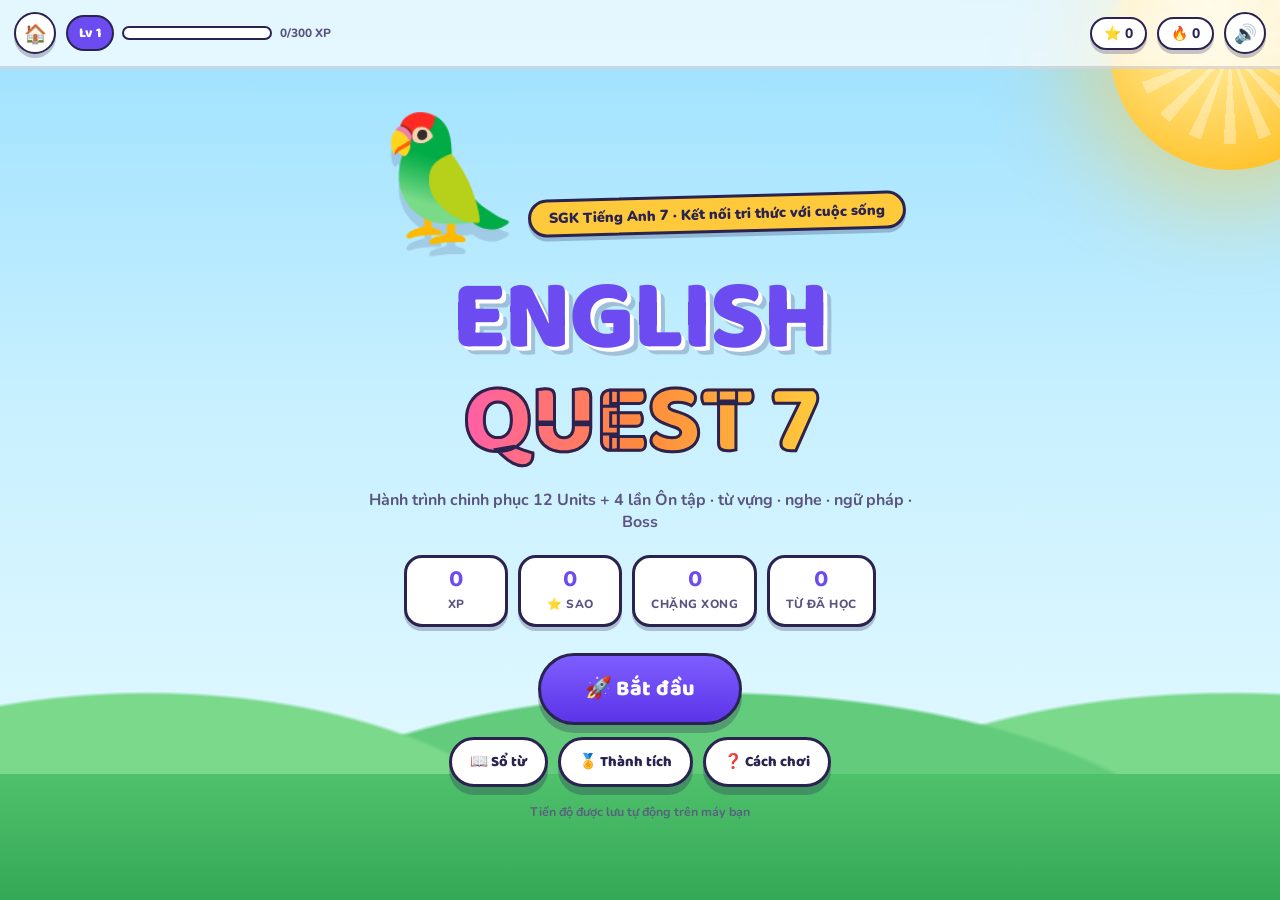
==== index.html @ 06615847 "English Quest 7 — game bản đồ phiêu lưu học Tiếng Anh 7 Kết nối tri thức" ====
<!DOCTYPE html>
<html lang="vi">
<head>
<meta charset="utf-8" />
<meta name="viewport" content="width=device-width, initial-scale=1, viewport-fit=cover" />
<title>English Quest 7 — Phiêu lưu Tiếng Anh 7 Kết nối tri thức</title>
<meta name="description" content="Game bản đồ phiêu lưu giúp học sinh lớp 7 ôn luyện từ vựng, nghe, ngữ pháp theo SGK Tiếng Anh 7 Kết nối tri thức với cuộc sống." />
<meta name="theme-color" content="#6C4CF1" />
<link rel="preconnect" href="https://fonts.googleapis.com" />
<link rel="preconnect" href="https://fonts.gstatic.com" crossorigin />
<link href="https://fonts.googleapis.com/css2?family=Baloo+2:wght@500;600;700;800&family=Nunito:wght@600;700;800;900&display=swap" rel="stylesheet" />
<link rel="stylesheet" href="style.css" />
</head>
<body data-screen="home">

<!-- ===== Nền hoạt hình ===== -->
<div class="scene" aria-hidden="true">
  <div class="sun"></div>
  <div class="cloud cloud--1"></div>
  <div class="cloud cloud--2"></div>
  <div class="cloud cloud--3"></div>
  <div class="scene__hills"></div>
  <div class="scene__ground"></div>
</div>

<!-- ===== HUD ===== -->
<header class="hud" id="hud">
  <div class="hud__group">
    <button class="icon-btn" id="btnHome" title="Về trang chủ" aria-label="Về trang chủ">🏠</button>
    <div class="hud__level">
      <div class="level-badge" id="levelBadge">Lv 1</div>
      <div class="xpbar"><div class="xpbar__fill" id="xpFill"></div></div>
      <div class="xpbar__label" id="xpLabel">0/300 XP</div>
    </div>
  </div>
  <div class="hud__group hud__group--right">
    <div class="hud__pill" title="Tổng số sao">⭐ <span id="hudStars">0</span></div>
    <div class="hud__pill" title="Chuỗi ngày học">🔥 <span id="hudStreak">0</span></div>
    <button class="icon-btn" id="btnSound" title="Bật/tắt âm thanh" aria-label="Bật tắt âm thanh">🔊</button>
  </div>
</header>

<main id="app">

  <!-- ===== TRANG CHỦ ===== -->
  <section class="screen is-active" id="screen-home" aria-labelledby="homeTitle">
    <div class="hero">
      <div class="mascot" aria-hidden="true"><span class="mascot__body">🦜</span></div>
      <p class="hero__kicker">SGK Tiếng Anh 7 · Kết nối tri thức với cuộc sống</p>
      <h1 class="hero__title" id="homeTitle">ENGLISH<br /><span>QUEST 7</span></h1>
      <p class="hero__sub" id="heroSub">Hành trình phiêu lưu: từ vựng · nghe · ngữ pháp · thử thách Boss</p>

      <div class="hero__stats" id="heroStats">
        <div class="stat"><b id="statXp">0</b><span>XP</span></div>
        <div class="stat"><b id="statStars">0</b><span>⭐ sao</span></div>
        <div class="stat"><b id="statUnits">0</b><span>chặng xong</span></div>
        <div class="stat"><b id="statWords">0</b><span>từ đã học</span></div>
      </div>

      <div class="hero__actions">
        <button class="btn btn--primary btn--big" id="btnPlay">🚀 Bắt đầu</button>
        <div class="hero__row">
          <button class="btn btn--ghost" id="btnWordbook">📖 Sổ từ</button>
          <button class="btn btn--ghost" id="btnAch">🏅 Thành tích</button>
          <button class="btn btn--ghost" id="btnHelp">❓ Cách chơi</button>
        </div>
      </div>
      <p class="hero__note">Tiến độ được lưu tự động trên máy bạn</p>
    </div>
  </section>

  <!-- ===== BẢN ĐỒ ===== -->
  <section class="screen" id="screen-map" aria-labelledby="mapHeading">
    <div class="map-head">
      <h2 id="mapHeading">Bản đồ hành trình</h2>
      <p id="mapChapter">Chọn chặng tiếp theo để bắt đầu</p>
    </div>
    <div class="map-track" id="mapTrack">
      <svg class="map-svg" id="mapSvg" aria-hidden="true"><path id="mapPath" fill="none"></path></svg>
      <div class="map-nodes" id="mapNodes"></div>
    </div>
  </section>

  <!-- ===== MÀN CHƠI ===== -->
  <section class="screen" id="screen-stage" aria-labelledby="stageTitle">
    <div class="stage-top">
      <button class="icon-btn" id="btnBack" aria-label="Quay lại bản đồ">←</button>
      <div class="stage-title" id="stageTitle">Unit 1</div>
      <div class="hearts" id="hearts" aria-label="Số tim còn lại"></div>
    </div>
    <div class="stage-tabs" id="stageTabs" role="tablist" aria-label="Các màn trong unit"></div>
    <div class="qbar"><div class="qbar__fill" id="qProgress"></div></div>
    <div class="quiz-area" id="quizArea"></div>
    <div class="feedback" id="feedback" role="status" aria-live="polite"></div>
  </section>

  <!-- ===== KẾT QUẢ ===== -->
  <section class="screen" id="screen-result" aria-labelledby="resultTitle">
    <div class="result-card">
      <div class="result-stars" id="resultStars" aria-label="Số sao đạt được"></div>
      <h2 id="resultTitle">Hoàn thành!</h2>
      <p class="result-msg" id="resultMsg"></p>
      <div class="result-grid">
        <div class="stat"><b id="resXp">+0</b><span>XP</span></div>
        <div class="stat"><b id="resAcc">0%</b><span>đúng</span></div>
        <div class="stat"><b id="resCombo">0</b><span>combo dài nhất</span></div>
      </div>
      <div class="result-actions">
        <button class="btn btn--ghost" id="btnRetry">🔁 Chơi lại</button>
        <button class="btn btn--primary" id="btnToMap">🗺️ Về bản đồ</button>
      </div>
    </div>
  </section>

</main>

<!-- ===== MODALS ===== -->
<div class="modal" id="modal-help" role="dialog" aria-modal="true" aria-labelledby="helpTitle" hidden>
  <div class="modal__box">
    <button class="modal__close" data-close aria-label="Đóng">✕</button>
    <h3 id="helpTitle">❓ Cách chơi</h3>
    <ul class="help-list">
      <li>🗺️ <b>Bản đồ:</b> mỗi Unit và mỗi lần Ôn tập (Review) là một chặng. Chặng kế tiếp chỉ mở khi bạn hoàn thành chặng trước — đi đúng lộ trình của SGK.</li>
      <li>📚 <b>Màn 1 – Từ vựng:</b> lật thẻ học từ, nghe phát âm, rồi làm bài kiểm tra nhanh.</li>
      <li>🎧 <b>Màn 2 – Nghe:</b> bấm 🔊 nghe câu/từ, chọn nghĩa đúng.</li>
      <li>📝 <b>Màn 3 – Ngữ pháp:</b> điền chỗ trống, chọn đáp án, sắp xếp câu.</li>
      <li>👑 <b>Màn 4 – Boss:</b> thử thách tổng hợp cả chặng. Có 3–5 <b>tim</b>: trả lời sai sẽ mất 1 tim.</li>
      <li>⭐ <b>Sao:</b> ≥90% đúng = 3 sao, ≥75% = 2 sao, ≥60% = 1 sao.</li>
      <li>⚡ <b>XP</b> giúp bạn lên cấp; 🔥 streak tăng khi học mỗi ngày.</li>
    </ul>
    <button class="btn btn--primary btn--block" data-close>Đã hiểu!</button>
  </div>
</div>

<div class="modal" id="modal-wordbook" role="dialog" aria-modal="true" aria-labelledby="wbTitle" hidden>
  <div class="modal__box modal__box--wide">
    <button class="modal__close" data-close aria-label="Đóng">✕</button>
    <h3 id="wbTitle">📖 Sổ từ của tôi</h3>
    <div class="wb-tools">
      <input type="search" id="wbSearch" placeholder="Tìm từ / nghĩa..." aria-label="Tìm từ trong sổ từ" />
      <button class="btn btn--mini" id="wbSpeakAll">🔊</button>
    </div>
    <div class="wb-list" id="wbList"></div>
  </div>
</div>

<div class="modal" id="modal-ach" role="dialog" aria-modal="true" aria-labelledby="achTitle" hidden>
  <div class="modal__box modal__box--wide">
    <button class="modal__close" data-close aria-label="Đóng">✕</button>
    <h3 id="achTitle">🏅 Thành tích</h3>
    <div class="ach-grid" id="achGrid"></div>
  </div>
</div>

<div id="confetti" aria-hidden="true"></div>
<div class="toast" id="toast" role="status" aria-live="polite"></div>
<div class="fatal" id="fatal" hidden>
  <p>😢 Không tìm thấy file <b>data.js</b> (học liệu SGK).</p>
  <p>Hãy đảm bảo file <b>data.js</b> nằm cùng thư mục với <b>index.html</b>.</p>
</div>

<script src="data.js"></script>
<script src="game.js"></script>
</body>
</html>
---- style.css ----
/* =========================================================
   English Quest 7 — phong cách hoạt hình rực rỡ
   ========================================================= */
:root{
  --violet:#6C4CF1;
  --violet-d:#4B2FD0;
  --pink:#FF5EA8;
  --yellow:#FFC93C;
  --green:#2ED47A;
  --red:#FF5C5C;
  --sky:#8ED8FF;
  --ink:#2A2350;
  --ink-soft:#5A5480;
  --paper:#FFFFFF;
  --paper-2:#FFF7EC;
  --line:#2A2350;
  --shadow:0 8px 0 rgba(42,35,80,.28);
  --shadow-sm:0 4px 0 rgba(42,35,80,.25);
  --r-lg:26px;
  --r-md:18px;
  --r-sm:12px;
  --f-display:"Baloo 2", "Segoe UI", system-ui, sans-serif;
  --f-body:"Nunito", system-ui, sans-serif;
}
*{box-sizing:border-box;margin:0;padding:0}
html,body{height:100%}
body{
  font-family:var(--f-body);
  color:var(--ink);
  background:linear-gradient(#9BE0FF 0%, #C8F0FF 45%, #E9FBFF 100%);
  min-height:100%;
  overflow-x:hidden;
  -webkit-tap-highlight-color:transparent;
}
button{font-family:inherit;cursor:pointer}
input{font-family:inherit}
h1,h2,h3{font-family:var(--f-display);line-height:1.05}
:focus-visible{outline:4px solid var(--yellow);outline-offset:3px;border-radius:8px}

/* ---------- Scene nền ---------- */
.scene{position:fixed;inset:0;z-index:0;pointer-events:none;overflow:hidden}
.sun{
  position:absolute;top:-70px;right:-70px;width:240px;height:240px;border-radius:50%;
  background:radial-gradient(circle at 40% 40%, #FFF3B0, #FFC93C 65%, #FFB300);
  box-shadow:0 0 90px 40px rgba(255,201,60,.45);
  animation:spin 60s linear infinite;
}
.sun::after{
  content:"";position:absolute;inset:26px;border-radius:50%;
  background:repeating-conic-gradient(rgba(255,255,255,.35) 0 8deg, transparent 8deg 22deg);
}
@keyframes spin{to{transform:rotate(360deg)}}
.cloud{position:absolute;background:#fff;border-radius:60px;opacity:.9;filter:drop-shadow(0 6px 0 rgba(42,35,80,.08))}
.cloud::before,.cloud::after{content:"";position:absolute;background:#fff;border-radius:50%}
.cloud--1{width:170px;height:52px;top:12%;left:-200px;animation:drift 46s linear infinite}
.cloud--1::before{width:70px;height:70px;top:-32px;left:28px}
.cloud--1::after{width:52px;height:52px;top:-22px;left:92px}
.cloud--2{width:130px;height:42px;top:34%;left:-220px;animation:drift 66s linear infinite;animation-delay:-20s;opacity:.75}
.cloud--2::before{width:56px;height:56px;top:-26px;left:22px}
.cloud--2::after{width:40px;height:40px;top:-16px;left:72px}
.cloud--3{width:200px;height:60px;top:58%;left:-260px;animation:drift 84s linear infinite;animation-delay:-40s;opacity:.6}
.cloud--3::before{width:80px;height:80px;top:-38px;left:34px}
.cloud--3::after{width:60px;height:60px;top:-26px;left:112px}
@keyframes drift{to{transform:translateX(calc(100vw + 400px))}}
.scene__hills{
  position:absolute;left:-5%;right:-5%;bottom:0;height:38vh;
  background:
    radial-gradient(50% 100% at 15% 100%, #7BD98B 0 60%, transparent 61%),
    radial-gradient(60% 100% at 55% 100%, #63CC7C 0 60%, transparent 61%),
    radial-gradient(55% 100% at 92% 100%, #7BD98B 0 60%, transparent 61%);
}
.scene__ground{
  position:absolute;left:0;right:0;bottom:0;height:14vh;
  background:linear-gradient(#4FC16B, #35A857);
}

/* ---------- Layout chung ---------- */
#app{position:relative;z-index:2;max-width:1060px;margin:0 auto;padding:84px 18px 60px}
.screen{display:none;animation:popIn .38s cubic-bezier(.2,1.3,.4,1) both}
.screen.is-active{display:block}
@keyframes popIn{from{opacity:0;transform:translateY(22px) scale(.98)}to{opacity:1;transform:none}}

/* ---------- HUD ---------- */
.hud{
  position:fixed;top:0;left:0;right:0;z-index:20;
  display:flex;justify-content:space-between;align-items:center;gap:12px;
  padding:12px max(14px, env(safe-area-inset-left));
  background:rgba(255,255,255,.72);
  backdrop-filter:blur(10px);
  border-bottom:3px solid rgba(42,35,80,.15);
}
.hud__group{display:flex;align-items:center;gap:10px;min-width:0}
.hud__level{display:flex;align-items:center;gap:8px}
.level-badge{
  font-family:var(--f-display);font-weight:800;font-size:.86rem;
  background:var(--violet);color:#fff;padding:5px 11px;border-radius:999px;
  border:2px solid var(--ink);white-space:nowrap;
}
.xpbar{width:150px;height:14px;border-radius:999px;background:#fff;border:2px solid var(--ink);overflow:hidden}
.xpbar__fill{height:100%;width:0;background:linear-gradient(90deg,var(--yellow),var(--pink));transition:width .5s cubic-bezier(.2,1,.3,1)}
.xpbar__label{font-size:.74rem;font-weight:800;color:var(--ink-soft);white-space:nowrap}
.hud__pill{
  background:#fff;border:2px solid var(--ink);border-radius:999px;
  padding:5px 12px;font-weight:800;font-size:.86rem;box-shadow:var(--shadow-sm);
}
.hud__group--right{flex-shrink:0}
.icon-btn{
  width:42px;height:42px;border-radius:50%;border:2px solid var(--ink);
  background:#fff;font-size:1.15rem;display:grid;place-items:center;
  box-shadow:var(--shadow-sm);transition:transform .12s;
}
.icon-btn:active{transform:translateY(3px);box-shadow:none}

/* ---------- Trang chủ ---------- */
.hero{text-align:center;padding-top:14px}
.mascot{position:relative;display:inline-block;margin-bottom:6px}
.mascot__body{
  display:inline-block;font-size:clamp(76px,14vw,120px);
  animation:bob 2.6s ease-in-out infinite;
  filter:drop-shadow(0 12px 0 rgba(42,35,80,.15));
}
@keyframes bob{0%,100%{transform:translateY(0) rotate(-4deg)}50%{transform:translateY(-14px) rotate(4deg)}}
.hero__kicker{
  display:inline-block;background:var(--yellow);border:3px solid var(--ink);
  border-radius:999px;padding:6px 18px;font-weight:900;font-size:clamp(.72rem,2.4vw,.9rem);
  box-shadow:var(--shadow-sm);transform:rotate(-1.5deg);margin-bottom:14px;
}
.hero__title{
  font-size:clamp(3rem,13vw,6.2rem);font-weight:800;letter-spacing:-.02em;
  color:var(--violet);text-shadow:4px 4px 0 #fff, 8px 8px 0 rgba(42,35,80,.22);
}
.hero__title span{
  background:linear-gradient(90deg,var(--pink),#FF8A3D,var(--yellow));
  -webkit-background-clip:text;background-clip:text;color:transparent;
  text-shadow:none;
  -webkit-text-stroke:3px var(--ink);
  paint-order:stroke fill;
}
.hero__sub{margin:14px auto 0;max-width:560px;font-weight:700;color:var(--ink-soft);font-size:1rem}
.hero__stats{
  display:flex;flex-wrap:wrap;justify-content:center;gap:10px;margin:22px auto 0;max-width:640px;
}
.stat{
  background:#fff;border:3px solid var(--ink);border-radius:var(--r-md);
  padding:10px 16px;min-width:104px;box-shadow:var(--shadow-sm);
}
.stat b{display:block;font-family:var(--f-display);font-size:1.5rem;color:var(--violet);line-height:1}
.stat span{font-size:.74rem;font-weight:800;color:var(--ink-soft);text-transform:uppercase;letter-spacing:.04em}
.hero__actions{margin-top:26px;display:flex;flex-direction:column;align-items:center;gap:12px}
.hero__row{display:flex;gap:10px;flex-wrap:wrap;justify-content:center}
.hero__note{margin-top:16px;font-size:.78rem;font-weight:700;color:var(--ink-soft);opacity:.85}

/* ---------- Nút ---------- */
.btn{
  border:3px solid var(--ink);border-radius:999px;font-family:var(--f-display);
  font-weight:800;font-size:1rem;padding:12px 26px;background:#fff;color:var(--ink);
  box-shadow:var(--shadow);transition:transform .12s, box-shadow .12s, filter .15s;
}
.btn:hover{filter:brightness(1.04)}
.btn:active{transform:translateY(6px);box-shadow:0 2px 0 rgba(42,35,80,.28)}
.btn--primary{background:linear-gradient(180deg,#7E5EFF,#5B34E8);color:#fff}
.btn--big{font-size:1.35rem;padding:16px 44px;letter-spacing:.02em}
.btn--ghost{background:#fff;font-size:.92rem;padding:10px 18px}
.btn--block{width:100%;margin-top:16px}
.btn--mini{border:2px solid var(--ink);border-radius:10px;background:#fff;padding:6px 12px;font-weight:800;box-shadow:var(--shadow-sm)}
.btn[disabled]{opacity:.5;pointer-events:none}

/* ---------- Bản đồ ---------- */
.map-head{text-align:center;margin-bottom:8px}
.map-head h2{font-size:clamp(1.6rem,5vw,2.4rem);color:#fff;text-shadow:3px 3px 0 var(--ink)}
.map-head p{
  display:inline-block;background:#fff;border:3px solid var(--ink);border-radius:999px;
  padding:6px 18px;font-weight:800;font-size:.9rem;margin-top:10px;box-shadow:var(--shadow-sm);
}
.map-track{position:relative;margin-top:24px;padding:10px 0 40px}
.map-svg{position:absolute;inset:0;width:100%;height:100%;overflow:visible}
#mapPath{
  stroke:rgba(255,255,255,.95);stroke-width:12;stroke-linecap:round;
  stroke-dasharray:2 26;filter:drop-shadow(0 3px 0 rgba(42,35,80,.25));
}
.map-nodes{position:relative;display:flex;flex-direction:column;gap:26px}
.node-row{display:flex;align-items:center;gap:14px}
.node-row:nth-child(even){flex-direction:row-reverse;text-align:right}
.node-btn{
  position:relative;flex:0 0 auto;width:92px;height:92px;border-radius:50%;
  border:4px solid var(--ink);background:var(--node,var(--violet));
  color:#fff;font-family:var(--f-display);font-weight:800;font-size:1.7rem;
  display:grid;place-items:center;box-shadow:0 8px 0 rgba(42,35,80,.35);
  transition:transform .15s, box-shadow .15s;
}
.node-btn:hover:not(.is-locked){transform:translateY(-4px) scale(1.04)}
.node-btn:active:not(.is-locked){transform:translateY(4px);box-shadow:0 3px 0 rgba(42,35,80,.35)}
.node-btn .node-icon{font-size:2rem;line-height:1}
.node-btn .node-num{
  position:absolute;top:-10px;left:-8px;background:var(--yellow);color:var(--ink);
  border:3px solid var(--ink);border-radius:999px;font-size:.72rem;padding:2px 8px;box-shadow:var(--shadow-sm);
}
.node-btn.is-locked{background:#C9C5DC;color:#6B6690;cursor:not-allowed;box-shadow:0 8px 0 rgba(42,35,80,.2)}
.node-btn.is-current{animation:pulse 1.6s ease-out infinite}
@keyframes pulse{
  0%{box-shadow:0 8px 0 rgba(42,35,80,.35), 0 0 0 0 rgba(255,201,60,.9)}
  70%{box-shadow:0 8px 0 rgba(42,35,80,.35), 0 0 0 26px rgba(255,201,60,0)}
  100%{box-shadow:0 8px 0 rgba(42,35,80,.35), 0 0 0 0 rgba(255,201,60,0)}
}
.node-info{
  background:#fff;border:3px solid var(--ink);border-radius:var(--r-md);
  padding:10px 16px;box-shadow:var(--shadow-sm);max-width:min(64vw,420px);min-width:0;
}
.node-info h3{font-size:1.02rem;line-height:1.2}
.node-info p{font-size:.8rem;font-weight:700;color:var(--ink-soft);margin-top:3px}
.node-stars{margin-top:5px;font-size:.9rem;letter-spacing:2px}
.node-tag{
  display:inline-block;font-size:.66rem;font-weight:900;text-transform:uppercase;
  letter-spacing:.06em;background:var(--yellow);border:2px solid var(--ink);
  border-radius:999px;padding:1px 9px;margin-bottom:4px;
}
.node-tag--done{background:var(--green);color:#fff}
.node-tag--lock{background:#E4E1F0;color:#6B6690}
.node-info .btn{margin-top:8px;font-size:.82rem;padding:7px 16px;box-shadow:var(--shadow-sm)}
.node-info.is-locked{background:#EFEDF7;border-color:#9C97BC}
.node-info.is-locked h3,.node-info.is-locked p{color:#7A75A0}

/* ---------- Màn chơi ---------- */
.stage-top{display:flex;align-items:center;gap:12px;margin-bottom:12px}
.stage-title{
  flex:1;background:#fff;border:3px solid var(--ink);border-radius:999px;
  padding:8px 18px;font-family:var(--f-display);font-weight:800;text-align:center;
  box-shadow:var(--shadow-sm);font-size:clamp(.9rem,3.4vw,1.1rem);
}
.hearts{display:flex;gap:3px;font-size:1.25rem;min-width:96px;justify-content:flex-end}
.hearts span{transition:transform .2s, opacity .2s}
.hearts span.lost{opacity:.28;filter:grayscale(1);transform:scale(.8)}
.stage-tabs{display:flex;gap:8px;overflow-x:auto;padding:4px 2px 10px;scrollbar-width:thin}
.tab{
  flex:0 0 auto;display:flex;align-items:center;gap:7px;
  background:#fff;border:3px solid var(--ink);border-radius:999px;
  padding:7px 15px;font-weight:800;font-size:.85rem;box-shadow:var(--shadow-sm);
}
.tab.is-active{background:var(--violet);color:#fff}
.tab.is-done{background:var(--green);color:#fff}
.tab.is-locked{opacity:.55}
.tab .tab-star{font-size:.78rem}
.qbar{height:16px;background:#fff;border:3px solid var(--ink);border-radius:999px;overflow:hidden;box-shadow:var(--shadow-sm)}
.qbar__fill{height:100%;width:0;background:repeating-linear-gradient(45deg,var(--green) 0 14px,#25BC6B 14px 28px);transition:width .4s cubic-bezier(.2,1,.3,1)}

.quiz-area{margin-top:18px;min-height:300px}
.qcard{
  background:var(--paper);border:4px solid var(--ink);border-radius:var(--r-lg);
  padding:clamp(18px,4vw,30px);box-shadow:var(--shadow);position:relative;overflow:hidden;
}
.qcard::before{
  content:"";position:absolute;top:0;left:0;right:0;height:10px;
  background:linear-gradient(90deg,var(--violet),var(--pink),var(--yellow),var(--green));
}
.qkind{
  display:inline-block;background:var(--yellow);border:2px solid var(--ink);
  border-radius:999px;padding:3px 13px;font-size:.72rem;font-weight:900;
  text-transform:uppercase;letter-spacing:.06em;margin-bottom:12px;
}
.qtext{font-size:clamp(1.05rem,4vw,1.35rem);font-weight:800;line-height:1.35}
.qhint{margin-top:6px;font-size:.88rem;font-weight:700;color:var(--ink-soft)}
.qword{
  margin-top:16px;font-family:var(--f-display);font-weight:800;
  font-size:clamp(1.8rem,7vw,3rem);color:var(--violet);text-align:center;line-height:1.15;
}
.qword small{display:block;font-size:.9rem;color:var(--ink-soft);font-family:var(--f-body);margin-top:4px}
.qblank{
  display:inline-block;min-width:120px;border-bottom:5px solid var(--violet);
  text-align:center;color:var(--pink);
}
.speak-btn{
  display:flex;margin:16px auto 0;width:78px;height:78px;border-radius:50%;
  border:4px solid var(--ink);background:linear-gradient(180deg,#FFD75E,#FFB300);
  font-size:2rem;place-items:center;box-shadow:var(--shadow);
  animation:pulse 2s ease-out infinite;
}
.speak-btn:active{transform:translateY(5px);box-shadow:none}
.speak-btn.is-playing{animation:none;background:linear-gradient(180deg,#8CE8B6,var(--green))}

/* đáp án */
.opts{display:grid;gap:12px;margin-top:20px}
.opts--2{grid-template-columns:repeat(auto-fit,minmax(220px,1fr))}
.opt{
  border:3px solid var(--ink);border-radius:var(--r-md);background:#fff;
  padding:14px 16px;font-weight:800;font-size:1rem;text-align:left;
  box-shadow:var(--shadow-sm);transition:transform .12s, background .15s;
  display:flex;align-items:center;gap:10px;
}
.opt .opt-key{
  flex:0 0 auto;width:26px;height:26px;border-radius:8px;border:2px solid var(--ink);
  background:var(--paper-2);display:grid;place-items:center;font-size:.8rem;font-weight:900;
}
.opt:hover:not([disabled]){transform:translateY(-3px);background:#FFFDF3}
.opt.is-right{background:#D9F9E8;border-color:#189E57;box-shadow:0 4px 0 #189E57}
.opt.is-wrong{background:#FFE1E1;border-color:#D93B3B;box-shadow:0 4px 0 #D93B3B;animation:shake .4s}
.opt[disabled]{cursor:default}
@keyframes shake{0%,100%{transform:translateX(0)}25%{transform:translateX(-8px)}75%{transform:translateX(8px)}}

/* flashcard */
.flash{position:relative;perspective:1200px;margin-top:6px}
.flash__inner{
  position:relative;min-height:270px;transform-style:preserve-3d;
  transition:transform .55s cubic-bezier(.3,1.2,.4,1);cursor:pointer;
}
.flash.is-flipped .flash__inner{transform:rotateY(180deg)}
.flash__face{
  position:absolute;inset:0;backface-visibility:hidden;-webkit-backface-visibility:hidden;
  border:4px solid var(--ink);border-radius:var(--r-lg);box-shadow:var(--shadow);
  display:flex;flex-direction:column;align-items:center;justify-content:center;
  padding:22px;text-align:center;gap:8px;
}
.flash__front{background:linear-gradient(160deg,#fff,#FFF3D6)}
.flash__back{background:linear-gradient(160deg,#EAF7FF,#E5FFF2);transform:rotateY(180deg)}
.flash__word{font-family:var(--f-display);font-weight:800;font-size:clamp(2rem,8vw,3.2rem);color:var(--violet);line-height:1.1}
.flash__ipa{font-weight:700;color:var(--ink-soft);font-size:.95rem}
.flash__mean{font-family:var(--f-display);font-weight:800;font-size:clamp(1.3rem,5vw,1.9rem);color:#0E9C63}
.flash__ex{font-weight:700;font-size:.95rem;color:var(--ink);background:#fff;border:2px dashed var(--ink);border-radius:12px;padding:9px 13px}
.flash__ex i{display:block;font-style:normal;color:var(--ink-soft);font-size:.85rem;margin-top:3px}
.flash__tap{position:absolute;bottom:10px;left:0;right:0;font-size:.74rem;font-weight:800;color:var(--ink-soft)}
.flash-nav{display:flex;justify-content:space-between;align-items:center;gap:10px;margin-top:16px}
.flash-count{font-weight:900;color:var(--ink-soft);font-size:.9rem}

/* điền chỗ trống / nhập */
.input-row{display:flex;gap:10px;margin-top:20px;flex-wrap:wrap}
.input-row input{
  flex:1;min-width:190px;border:3px solid var(--ink);border-radius:var(--r-md);
  padding:13px 16px;font-size:1.05rem;font-weight:800;background:#FFFDF6;box-shadow:var(--shadow-sm);
}
.input-row input:focus{outline:none;border-color:var(--violet);background:#fff}

/* sắp xếp từ */
.bank{display:flex;flex-wrap:wrap;gap:9px;margin-top:16px;min-height:52px;
  border:3px dashed rgba(42,35,80,.35);border-radius:var(--r-md);padding:11px;background:#FFFDF6}
.chip{
  border:3px solid var(--ink);border-radius:999px;background:#fff;
  padding:8px 15px;font-weight:800;font-size:.98rem;box-shadow:var(--shadow-sm);
  transition:transform .12s;
}
.chip:active{transform:translateY(3px);box-shadow:none}
.chip.is-used{opacity:.32;pointer-events:none;transform:translateY(3px);box-shadow:none}
.tray{display:flex;flex-wrap:wrap;gap:9px;margin-top:16px;min-height:56px;
  border:3px solid var(--violet);border-radius:var(--r-md);padding:11px;background:#F3EFFF}
.tray .chip{background:var(--violet);color:#fff}
.tray:empty::after{content:"Bấm các từ bên dưới để lắp thành câu";color:var(--ink-soft);font-weight:700;font-size:.88rem;align-self:center}
.answer-line{
  margin-top:16px;font-family:var(--f-display);font-weight:800;font-size:1.15rem;
  min-height:34px;text-align:center;color:var(--ink);
}
.answer-line.is-empty{color:#B7B2D4}

/* feedback */
.feedback{margin-top:14px}
.fb{
  border:3px solid var(--ink);border-radius:var(--r-md);padding:14px 18px;
  font-weight:800;box-shadow:var(--shadow-sm);display:flex;gap:12px;align-items:center;
  flex-wrap:wrap;animation:popIn .28s cubic-bezier(.2,1.3,.4,1) both;
}
.fb--ok{background:#D9F9E8}
.fb--no{background:#FFE1E1}
.fb__icon{font-size:1.6rem}
.fb__txt{flex:1;min-width:180px;font-size:.95rem}
.fb__txt small{display:block;font-weight:700;color:var(--ink-soft);margin-top:3px}
.fb .btn{padding:9px 22px;font-size:.92rem}
.motivate{
  margin-top:14px;background:#fff;border:3px solid var(--ink);border-radius:var(--r-md);
  padding:13px 17px;font-weight:800;box-shadow:var(--shadow-sm);display:flex;gap:11px;align-items:center;
}
.motivate .m-ico{font-size:1.5rem}

/* ---------- Kết quả ---------- */
.result-card{
  max-width:560px;margin:20px auto;text-align:center;background:#fff;
  border:4px solid var(--ink);border-radius:var(--r-lg);padding:clamp(22px,5vw,40px);
  box-shadow:var(--shadow);position:relative;overflow:hidden;
}
.result-card::before{
  content:"";position:absolute;inset:0;
  background:radial-gradient(circle at 50% -10%, rgba(255,201,60,.35), transparent 60%);
}
.result-stars{position:relative;font-size:clamp(2.6rem,10vw,3.8rem);letter-spacing:6px;min-height:1.2em}
.result-stars span{display:inline-block;animation:starPop .5s cubic-bezier(.2,1.6,.4,1) both}
.result-stars span:nth-child(2){animation-delay:.16s}
.result-stars span:nth-child(3){animation-delay:.32s}
@keyframes starPop{from{opacity:0;transform:scale(.2) rotate(-40deg)}to{opacity:1;transform:none}}
#resultTitle{position:relative;font-size:clamp(1.7rem,6vw,2.4rem);margin-top:8px;color:var(--violet)}
.result-msg{position:relative;font-weight:800;color:var(--ink-soft);margin-top:6px}
.result-grid{position:relative;display:flex;gap:10px;justify-content:center;margin-top:20px;flex-wrap:wrap}
.result-actions{position:relative;display:flex;gap:12px;justify-content:center;margin-top:24px;flex-wrap:wrap}

/* ---------- Modal ---------- */
.modal{position:fixed;inset:0;z-index:60;display:grid;place-items:center;padding:18px;
  background:rgba(42,35,80,.55);backdrop-filter:blur(4px);animation:fadeIn .2s both}
@keyframes fadeIn{from{opacity:0}to{opacity:1}}
.modal[hidden]{display:none}
.modal__box{
  background:#fff;border:4px solid var(--ink);border-radius:var(--r-lg);
  padding:24px;max-width:560px;width:100%;max-height:86vh;overflow:auto;
  box-shadow:0 16px 0 rgba(42,35,80,.4);position:relative;
  animation:popIn .3s cubic-bezier(.2,1.3,.4,1) both;
}
.modal__box--wide{max-width:720px}
.modal__box h3{font-size:1.5rem;color:var(--violet);margin-bottom:14px}
.modal__close{
  position:absolute;top:12px;right:12px;width:38px;height:38px;border-radius:50%;
  border:3px solid var(--ink);background:#fff;font-weight:900;box-shadow:var(--shadow-sm);
}
.help-list{list-style:none;display:grid;gap:11px}
.help-list li{
  background:var(--paper-2);border:2px solid var(--ink);border-radius:var(--r-sm);
  padding:11px 14px;font-size:.92rem;font-weight:700;line-height:1.45;
}
.wb-tools{display:flex;gap:10px;margin-bottom:14px}
.wb-tools input{
  flex:1;border:3px solid var(--ink);border-radius:999px;padding:10px 18px;
  font-weight:700;background:#FFFDF6;
}
.wb-tools input:focus{outline:none;border-color:var(--violet);background:#fff}
.wb-list{display:grid;gap:10px}
.wb-item{
  display:flex;gap:12px;align-items:center;border:3px solid var(--ink);
  border-radius:var(--r-md);padding:11px 14px;background:#fff;box-shadow:var(--shadow-sm);
}
.wb-item b{font-family:var(--f-display);font-size:1.1rem;color:var(--violet)}
.wb-item .wb-mean{font-weight:800;flex:1;font-size:.95rem}
.wb-item .wb-ex{font-size:.78rem;color:var(--ink-soft);font-weight:700}
.wb-item .wb-unit{font-size:.66rem;font-weight:900;background:var(--yellow);border:2px solid var(--ink);border-radius:999px;padding:1px 8px;white-space:nowrap}
.wb-empty{text-align:center;font-weight:800;color:var(--ink-soft);padding:26px 0}
.ach-grid{display:grid;grid-template-columns:repeat(auto-fill,minmax(150px,1fr));gap:12px}
.ach{
  border:3px solid var(--ink);border-radius:var(--r-md);padding:14px;text-align:center;
  background:#fff;box-shadow:var(--shadow-sm);
}
.ach.is-on{background:linear-gradient(160deg,#FFF3D6,#FFE9B0)}
.ach.is-off{opacity:.5;filter:grayscale(1)}
.ach .ach-ico{font-size:2rem;display:block}
.ach b{display:block;font-family:var(--f-display);font-size:.98rem;margin-top:5px}
.ach span{font-size:.74rem;font-weight:700;color:var(--ink-soft)}

/* ---------- Trang effect ---------- */
#confetti{position:fixed;inset:0;pointer-events:none;z-index:70;overflow:hidden}
.conf{position:absolute;width:12px;height:16px;border-radius:3px;animation:fall linear forwards}
@keyframes fall{
  0%{transform:translateY(-40px) rotate(0);opacity:1}
  100%{transform:translateY(105vh) rotate(720deg);opacity:.9}
}
.toast{
  position:fixed;left:50%;bottom:26px;transform:translate(-50%,140%);
  background:var(--ink);color:#fff;border-radius:999px;padding:12px 24px;
  font-weight:800;z-index:80;box-shadow:0 8px 0 rgba(0,0,0,.25);
  transition:transform .35s cubic-bezier(.2,1.3,.4,1), opacity .25s;max-width:92vw;text-align:center;
  opacity:0;pointer-events:none;visibility:hidden;
}
.toast.is-on{transform:translate(-50%,0);opacity:1;visibility:visible}
.fatal{
  position:fixed;inset:auto 16px 16px;z-index:90;background:#fff;border:4px solid var(--red);
  border-radius:var(--r-md);padding:18px;font-weight:800;text-align:center;box-shadow:var(--shadow);
}
.xp-pop{
  position:fixed;left:50%;top:34%;transform:translateX(-50%);z-index:75;
  font-family:var(--f-display);font-weight:800;font-size:2rem;color:var(--yellow);
  text-shadow:3px 3px 0 var(--ink);pointer-events:none;animation:xpFly 1s ease-out forwards;
}
@keyframes xpFly{0%{opacity:0;transform:translate(-50%,20px) scale(.6)}30%{opacity:1;transform:translate(-50%,-6px) scale(1.1)}100%{opacity:0;transform:translate(-50%,-70px) scale(1)}}

/* ---------- Responsive ---------- */
@media (max-width:640px){
  .xpbar{width:96px}
  .xpbar__label{display:none}
  .hud__pill{padding:5px 9px;font-size:.78rem}
  .node-btn{width:74px;height:74px;font-size:1.4rem}
  .node-btn .node-icon{font-size:1.6rem}
  .node-info{max-width:calc(100vw - 132px)}
  #app{padding-top:76px}
  .hearts{min-width:76px;font-size:1.1rem}
}
@media (max-width:400px){
  .hud__pill:nth-child(2){display:none}
}

/* ---------- Giảm chuyển động ---------- */
@media (prefers-reduced-motion:reduce){
  *,*::before,*::after{animation-duration:.01ms !important;animation-iteration-count:1 !important;transition-duration:.01ms !important}
}
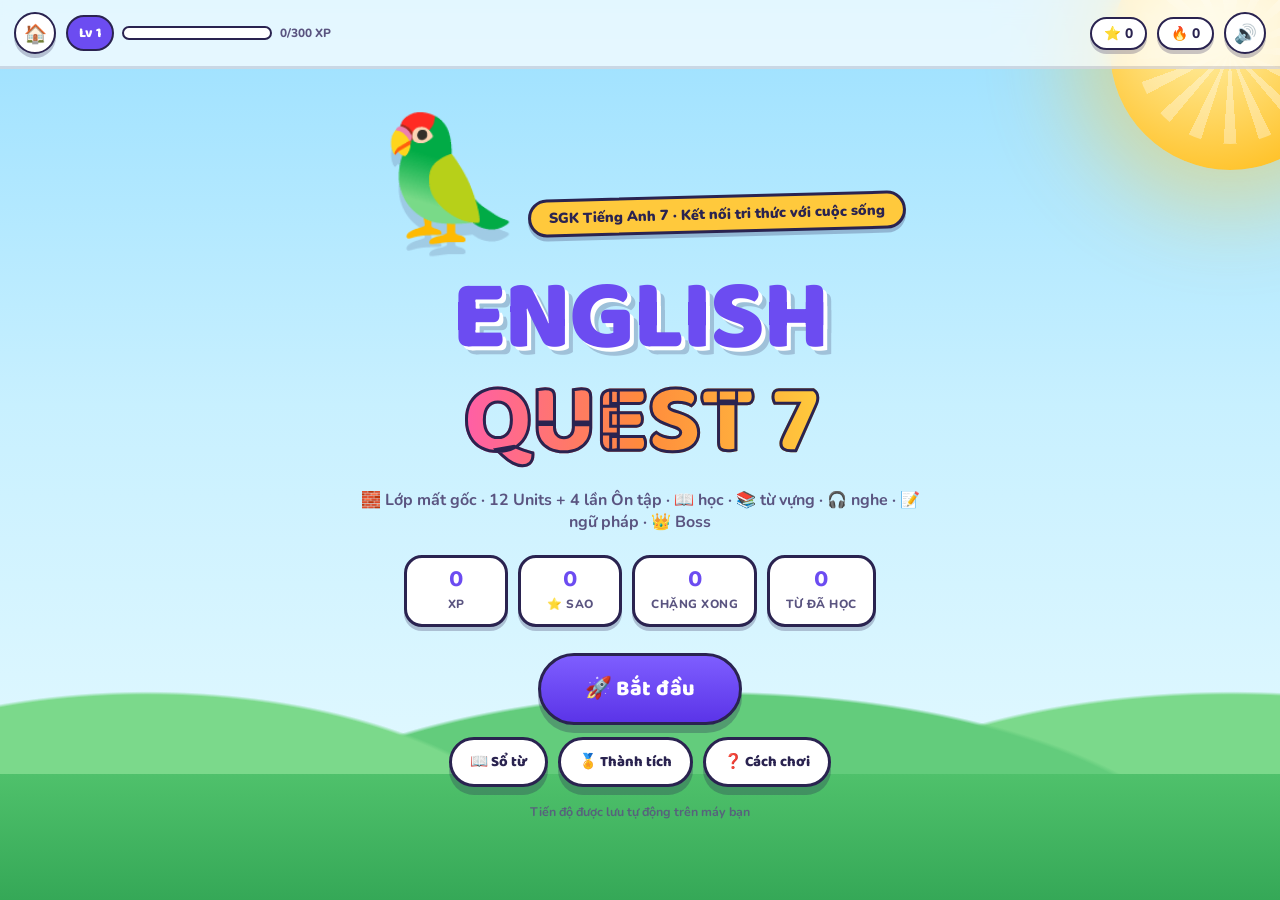
==== commit eb0e317a: "Thêm phần dạy: khoá học mất gốc + slide học mỗi unit + panel giải thích sau mọi câu trả lời - 3 file" ====
--- a/index.html
+++ b/index.html
@@ -6,6 +6,7 @@
 <title>English Quest 7 — Phiêu lưu Tiếng Anh 7 Kết nối tri thức</title>
 <meta name="description" content="Game bản đồ phiêu lưu giúp học sinh lớp 7 ôn luyện từ vựng, nghe, ngữ pháp theo SGK Tiếng Anh 7 Kết nối tri thức với cuộc sống." />
 <meta name="theme-color" content="#6C4CF1" />
+<link rel="icon" href="data:image/svg+xml,<svg xmlns='http://www.w3.org/2000/svg' viewBox='0 0 100 100'><text y='.9em' font-size='90'>🦜</text></svg>" />
 <link rel="preconnect" href="https://fonts.googleapis.com" />
 <link rel="preconnect" href="https://fonts.gstatic.com" crossorigin />
 <link href="https://fonts.googleapis.com/css2?family=Baloo+2:wght@500;600;700;800&family=Nunito:wght@600;700;800;900&display=swap" rel="stylesheet" />
@@ -106,8 +107,9 @@
         <div class="stat"><b id="resCombo">0</b><span>combo dài nhất</span></div>
       </div>
       <div class="result-actions">
+        <button class="btn btn--primary" id="btnNext" hidden>▶ Tiếp theo</button>
         <button class="btn btn--ghost" id="btnRetry">🔁 Chơi lại</button>
-        <button class="btn btn--primary" id="btnToMap">🗺️ Về bản đồ</button>
+        <button class="btn btn--ghost" id="btnToMap">🗺️ Về bản đồ</button>
       </div>
     </div>
   </section>
@@ -120,11 +122,14 @@
     <button class="modal__close" data-close aria-label="Đóng">✕</button>
     <h3 id="helpTitle">❓ Cách chơi</h3>
     <ul class="help-list">
-      <li>🗺️ <b>Bản đồ:</b> mỗi Unit và mỗi lần Ôn tập (Review) là một chặng. Chặng kế tiếp chỉ mở khi bạn hoàn thành chặng trước — đi đúng lộ trình của SGK.</li>
-      <li>📚 <b>Màn 1 – Từ vựng:</b> lật thẻ học từ, nghe phát âm, rồi làm bài kiểm tra nhanh.</li>
-      <li>🎧 <b>Màn 2 – Nghe:</b> bấm 🔊 nghe câu/từ, chọn nghĩa đúng.</li>
-      <li>📝 <b>Màn 3 – Ngữ pháp:</b> điền chỗ trống, chọn đáp án, sắp xếp câu.</li>
-      <li>👑 <b>Màn 4 – Boss:</b> thử thách tổng hợp cả chặng. Có 3–5 <b>tim</b>: trả lời sai sẽ mất 1 tim.</li>
+      <li>🧱 <b>Lớp mất gốc:</b> chặng đầu tiên, dạy từ con số 0 — từ loại, cấu trúc <b>SVO</b>, mạo từ, thì… 7 bài, mỗi bài có giảng slide + bài tập ngắn.</li>
+      <li>🗺️ <b>Bản đồ:</b> 12 Unit + 4 lần Ôn tập (Review) xen kẽ. Chặng kế tiếp chỉ mở khi bạn hoàn thành chặng trước — đi đúng lộ trình của SGK.</li>
+      <li>📖 <b>Màn 1 – Học:</b> bài giảng từng bước: mục tiêu → công thức → giải thích → ví dụ 🔊 → lỗi hay mắc → 4 câu bài tập.</li>
+      <li>📚 <b>Màn 2 – Từ vựng:</b> lật thẻ học từ, nghe phát âm, dịch câu và dựng câu bằng từ đã học.</li>
+      <li>🎧 <b>Màn 3 – Nghe:</b> bấm 🔊 nghe câu/từ, chọn nghĩa đúng.</li>
+      <li>📝 <b>Màn 4 – Ngữ pháp:</b> điền chỗ trống, chọn đáp án, sắp xếp câu, dịch câu.</li>
+      <li>👑 <b>Màn 5 – Boss:</b> thử thách tổng hợp cả chặng. Có 3–5 <b>tim</b>: trả lời sai sẽ mất 1 tim.</li>
+      <li>💡 <b>Mỗi câu trả lời</b> (đúng hay sai) đều hiện giải thích: vì sao, câu dịch Anh–Việt, ngữ pháp vừa dùng, từ vựng trong câu và nút <b>📖 Ôn lại phần học này</b>.</li>
       <li>⭐ <b>Sao:</b> ≥90% đúng = 3 sao, ≥75% = 2 sao, ≥60% = 1 sao.</li>
       <li>⚡ <b>XP</b> giúp bạn lên cấp; 🔥 streak tăng khi học mỗi ngày.</li>
     </ul>
@@ -160,6 +165,9 @@
 </div>
 
 <script src="data.js"></script>
+<script src="lessons-foundation.js"></script>
+<script src="lessons-units1.js"></script>
+<script src="lessons-units2.js"></script>
 <script src="game.js"></script>
 </body>
 </html>
--- a/style.css
+++ b/style.css
@@ -167,7 +167,7 @@
 
 /* ---------- Bản đồ ---------- */
 .map-head{text-align:center;margin-bottom:8px}
-.map-head h2{font-size:clamp(1.6rem,5vw,2.4rem);color:#fff;text-shadow:3px 3px 0 var(--ink)}
+.map-head h2{font-size:clamp(1.6rem,5vw,2.4rem);color:var(--violet);text-shadow:3px 3px 0 #fff, 6px 6px 0 rgba(42,35,80,.18)}
 .map-head p{
   display:inline-block;background:#fff;border:3px solid var(--ink);border-radius:999px;
   padding:6px 18px;font-weight:800;font-size:.9rem;margin-top:10px;box-shadow:var(--shadow-sm);
@@ -481,3 +481,197 @@
 @media (prefers-reduced-motion:reduce){
   *,*::before,*::after{animation-duration:.01ms !important;animation-iteration-count:1 !important;transition-duration:.01ms !important}
 }
+
+/* =========================================================
+   PHẦN MỚI — bài giảng 📖, panel giải thích chi tiết,
+   dạng bài 🌐 Dịch câu / 🧩 Dựng câu, tab bấm được
+   ========================================================= */
+[hidden]{display:none !important}
+
+/* ---- tab chuyển màn (nút bấm thật) ---- */
+.tab{
+  font-family:var(--f-body);cursor:pointer;appearance:none;-webkit-appearance:none;
+  transition:transform .12s ease, background .2s ease;
+}
+.tab:hover{transform:translateY(-2px)}
+.tab.is-locked{cursor:not-allowed}
+.tab.is-locked:hover{transform:none}
+
+/* ---- slide bài giảng ---- */
+.qcard.slide{animation:slideIn .3s cubic-bezier(.2,1,.3,1) both}
+@keyframes slideIn{from{opacity:0;transform:translateX(26px)}to{opacity:1;transform:none}}
+.sl-title{
+  margin:2px 0 12px;font-size:1.06rem;color:var(--ink-soft);
+  font-weight:800;letter-spacing:.01em;
+}
+.sl-goal{
+  display:flex;flex-direction:column;align-items:center;text-align:center;gap:12px;padding:8px 0 4px;
+}
+.sl-mascot{
+  font-size:3.6rem;line-height:1;display:inline-block;
+  animation:mascotBob 2.2s ease-in-out infinite;
+}
+@keyframes mascotBob{0%,100%{transform:translateY(0) rotate(-4deg)}50%{transform:translateY(-9px) rotate(5deg)}}
+.sl-goal-txt{font-size:1.08rem;font-weight:800;line-height:1.55}
+.sl-meta{display:flex;gap:8px;flex-wrap:wrap;justify-content:center}
+.pill{
+  display:inline-block;background:#fff;border:2.5px solid var(--ink);border-radius:999px;
+  padding:5px 14px;font-size:.82rem;font-weight:800;box-shadow:var(--shadow-sm);
+}
+.pill--violet{background:#EEE9FF;color:#4B2FD1}
+.pill--orange{background:#FFEFD9;color:#B4560A}
+
+.sl-list{display:flex;flex-direction:column;gap:12px;margin-top:4px}
+.sl-text{
+  font-size:1.02rem;line-height:1.75;font-weight:700;
+  background:#fff;border:2.5px dashed var(--ink);border-radius:var(--r-sm);
+  padding:14px 16px;
+}
+.fcard{
+  background:#FFF9E8;border:2.5px solid var(--ink);border-radius:var(--r-sm);
+  padding:11px 14px;box-shadow:var(--shadow-sm);display:flex;flex-direction:column;gap:5px;
+}
+.fcard-lab{
+  align-self:flex-start;background:var(--violet);color:#fff;border-radius:999px;
+  padding:3px 11px;font-size:.74rem;font-weight:800;letter-spacing:.03em;text-transform:uppercase;
+}
+.fcard-f{
+  font-family:var(--f-mono, ui-monospace, monospace);font-size:1.08rem;font-weight:800;
+  color:#C2410C;word-break:break-word;
+}
+.fcard-vi{font-size:.9rem;font-weight:700;color:var(--ink-soft);line-height:1.5}
+
+.excard{
+  background:#EAF9F1;border:2.5px solid var(--ink);border-radius:var(--r-sm);
+  padding:11px 44px 11px 14px;position:relative;box-shadow:var(--shadow-sm);
+}
+.excard .speak-btn{position:absolute;top:8px;right:8px}
+.ex-en{display:block;font-size:1rem;font-weight:800;line-height:1.5}
+.ex-vi{display:block;font-size:.9rem;font-weight:700;color:var(--ink-soft);margin-top:3px;line-height:1.5}
+
+.mcard{
+  background:#FFEFEF;border:2.5px solid var(--ink);border-radius:var(--r-sm);padding:11px 14px;
+  box-shadow:var(--shadow-sm);
+}
+.mrow{display:flex;gap:9px;align-items:flex-start;font-weight:800;font-size:.95rem;line-height:1.5;padding:2px 0}
+.mrow--no span:last-child{text-decoration:line-through wavy #E5484D;text-decoration-thickness:2px;color:#9B2C2C}
+.mrow--yes span:last-child{color:#0F7B4F}
+.mwhy{
+  margin-top:7px;padding-top:7px;border-top:2px dashed rgba(42,35,80,.25);
+  font-size:.88rem;font-weight:700;color:var(--ink-soft);line-height:1.55;
+}
+.sl-nav{display:flex;flex-direction:column;gap:12px;margin-top:16px}
+.sl-btns{display:flex;gap:10px;justify-content:space-between}
+.sl-btns .btn{flex:1}
+.dots{display:flex;gap:6px;justify-content:center;flex-wrap:wrap}
+.dots i{
+  width:9px;height:9px;border-radius:50%;background:#fff;border:2px solid var(--ink);
+  display:block;transition:all .2s ease;
+}
+.dots i.on{background:var(--violet);transform:scale(1.3)}
+
+/* ---- panel giải thích chi tiết (MỌI câu) ---- */
+.feedback .fb{
+  display:block;flex-direction:unset;align-items:unset;flex-wrap:unset;
+  font-weight:700;line-height:1.6;
+}
+.fb-head{display:flex;gap:11px;align-items:flex-start}
+.fb-ico{font-size:1.6rem;line-height:1.2;animation:popIn .3s cubic-bezier(.2,1.4,.4,1) both}
+.fb-txt{flex:1;min-width:0}
+.fb-txt b{font-size:1.06rem;display:block}
+.fb-txt small{display:block;font-weight:700;color:var(--ink-soft);margin-top:3px;font-size:.88rem}
+.fb-ans b{color:#0F7B4F}
+.fb-combo{color:#C2410C !important;animation:popIn .3s cubic-bezier(.2,1.4,.4,1) both}
+.fb-mascot{
+  font-size:1.9rem;line-height:1;flex:0 0 auto;
+}
+.fb-mascot.is-happy{animation:mascotCheer .6s ease infinite alternate}
+.fb-mascot.is-sad{animation:mascotSad .5s ease 3 alternate}
+@keyframes mascotCheer{from{transform:translateY(0) scale(1)}to{transform:translateY(-7px) scale(1.14)}}
+@keyframes mascotSad{from{transform:rotate(0)}to{transform:rotate(-14deg)}}
+
+.fb-explain{
+  margin-top:11px;background:#fff;border:2.5px solid var(--ink);border-radius:var(--r-sm);
+  padding:10px 13px;font-size:.94rem;font-weight:700;line-height:1.6;box-shadow:var(--shadow-sm);
+}
+.fb-row{
+  display:flex;gap:9px;align-items:flex-start;margin-top:9px;
+  font-size:.9rem;font-weight:700;line-height:1.55;flex-wrap:wrap;
+}
+.fb-lab{
+  flex:0 0 auto;background:#EEE9FF;border:2.5px solid var(--ink);border-radius:8px;
+  padding:2px 9px;font-size:.76rem;font-weight:800;letter-spacing:.02em;white-space:nowrap;
+}
+.fb-row--rule .fb-lab{background:#FFF0D6}
+.fb-val{flex:1;min-width:150px;display:flex;gap:8px;align-items:center;flex-wrap:wrap}
+.fb-val b{font-weight:800}
+.fb-val code{
+  font-family:var(--f-mono, ui-monospace, monospace);background:#FFEFD9;color:#9A3412;
+  border:2px solid var(--ink);border-radius:7px;padding:2px 8px;font-weight:800;
+}
+.fb-val i{font-style:normal;color:var(--ink-soft);font-size:.85rem}
+.say-mini{
+  background:#fff;border:2.5px solid var(--ink);border-radius:50%;width:30px;height:30px;
+  font-size:.85rem;cursor:pointer;box-shadow:var(--shadow-sm);flex:0 0 auto;
+}
+.say-mini:hover{background:var(--green);color:#fff}
+.fb-chips{display:flex;gap:7px;flex-wrap:wrap}
+.vchip{
+  background:#fff;border:2.5px solid var(--ink);border-radius:999px;padding:5px 12px;
+  font-size:.83rem;font-weight:700;cursor:pointer;box-shadow:var(--shadow-sm);
+  transition:transform .12s ease, background .2s ease;
+}
+.vchip:hover{transform:translateY(-2px);background:#EAF9F1}
+.vchip b{font-weight:800}
+.fb-svo{display:flex;gap:6px;flex-wrap:wrap}
+.svo{
+  background:#EAF9F1;border:2.5px solid var(--ink);border-radius:8px;padding:4px 8px;
+  font-weight:800;font-size:.86rem;display:inline-flex;align-items:center;gap:6px;
+}
+.svo i{
+  font-style:normal;background:var(--green);color:#fff;border-radius:5px;
+  padding:1px 6px;font-size:.7rem;font-weight:800;letter-spacing:.04em;
+}
+.svo--x{background:#fff}
+.fb-should{
+  margin-top:11px;background:#FFF0D6;border:2.5px solid var(--ink);border-radius:var(--r-sm);
+  padding:9px 13px;font-size:.9rem;font-weight:700;line-height:1.55;
+}
+.fb-act{margin-top:11px;display:flex;gap:9px;flex-wrap:wrap}
+.fb-btns{margin-top:13px;display:flex;gap:10px}
+.fb-btns .btn{flex:1;padding:11px 16px}
+
+/* ---- 🧩 Dựng câu ---- */
+.qword--vi{
+  background:#EEE9FF;font-family:var(--f-body);font-weight:800;font-size:1.02rem;
+  text-transform:none;letter-spacing:0;line-height:1.5;
+}
+.fb-lab--ex{background:#EAF9F1}
+.fb-val--ex{flex-direction:column;align-items:flex-start;gap:3px}
+.fb-ex-vi{color:var(--ink-soft);font-weight:700;font-size:.87rem;line-height:1.5}
+
+/* ---- màn chọn bài "Lớp mất gốc" ---- */
+.course{display:flex;flex-direction:column;gap:10px}
+.course-item{
+  display:flex;gap:11px;align-items:flex-start;text-align:left;width:100%;
+  background:#fff;border:2.5px solid var(--ink);border-radius:var(--r-sm);
+  padding:11px 13px;box-shadow:var(--shadow-sm);cursor:pointer;font-family:inherit;
+  transition:transform .12s ease, background .2s ease;
+}
+.course-item:hover{transform:translateY(-2px);background:#FFF9E8}
+.course-item.is-done{background:#EAF9F1}
+.ci-num{
+  flex:0 0 auto;width:28px;height:28px;border-radius:50%;background:var(--violet);color:#fff;
+  display:grid;place-items:center;font-weight:800;font-size:.86rem;border:2px solid var(--ink);
+}
+.course-item.is-done .ci-num{background:var(--green)}
+.ci-txt{flex:1;min-width:0}
+.ci-txt b{display:block;font-size:.97rem;font-weight:800;line-height:1.4}
+.ci-txt small{display:block;font-size:.83rem;font-weight:700;color:var(--ink-soft);margin-top:3px;line-height:1.45}
+.ci-star{flex:0 0 auto;font-size:.85rem}
+
+/* ===== Sau khi trả lời: câu hỏi đã chốt → làm mờ bank / ô nhập ===== */
+.qcard.is-answered .bank,
+.qcard.is-answered .tray,
+.qcard.is-answered .input-row{opacity:.45;pointer-events:none;filter:grayscale(.3)}
+.qcard.is-answered .chip{cursor:default}
